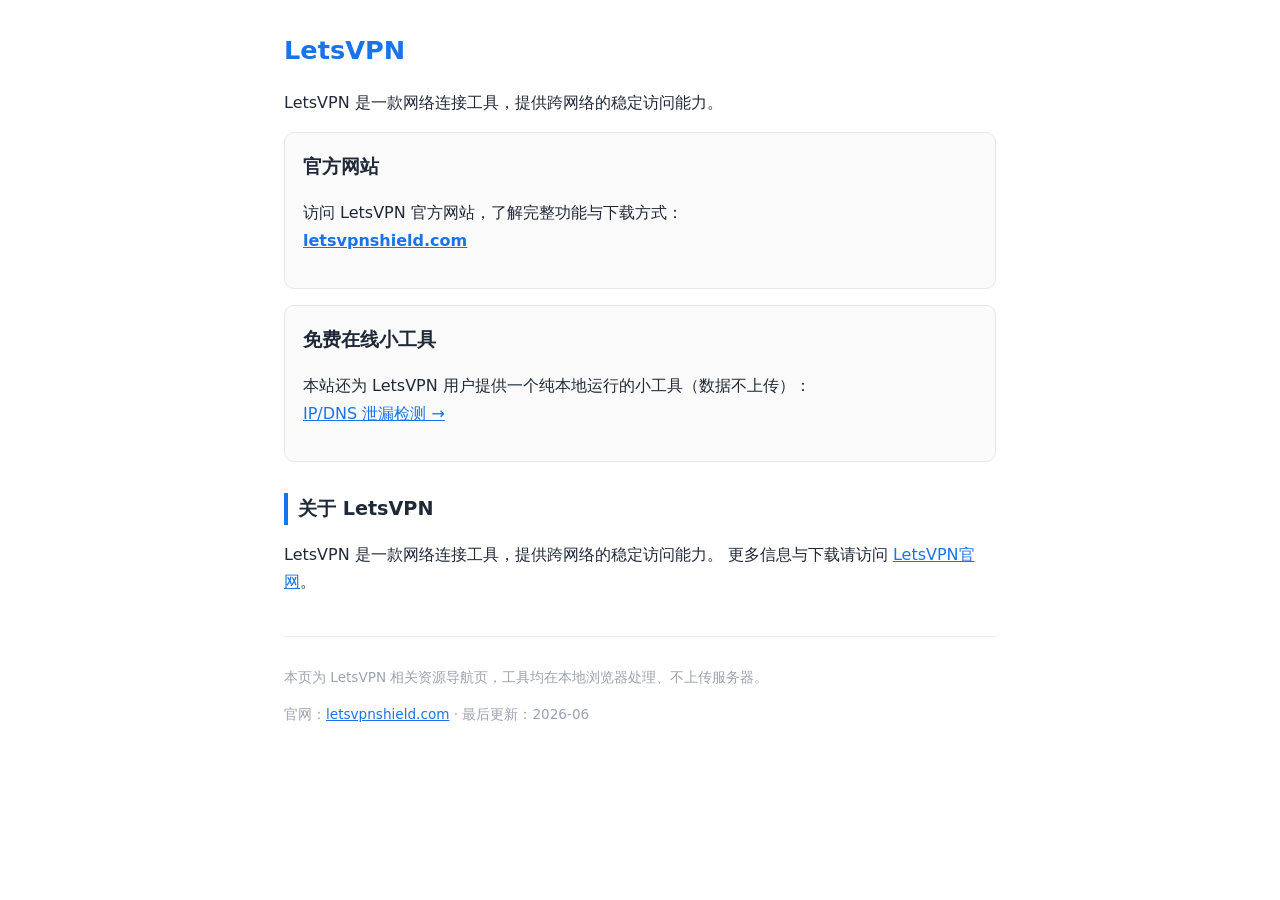
==== index.html @ e0d85c03 "add homepage" ====
<!DOCTYPE html>
<html lang="zh-CN">
<head>
<meta charset="UTF-8">
<meta name="viewport" content="width=device-width,initial-scale=1">
<title>LetsVPN 电脑版 - 官方资源与在线工具</title>
<meta name="description" content="LetsVPN相关资源导航：官网入口与免费在线小工具。LetsVPN 是一款网络连接工具，提供跨网络的稳定访问能力。">
<link rel="canonical" href="https://tobithan.github.io/">
<meta property="og:title" content="LetsVPN 电脑版">
<meta property="og:description" content="LetsVPN官网入口与免费在线小工具。">
<meta property="og:type" content="website">
<meta property="og:url" content="https://tobithan.github.io/">
<style>:root{--b:#1a73e8}*{box-sizing:border-box}body{font-family:system-ui,-apple-system,"Segoe UI",sans-serif;max-width:760px;margin:0 auto;padding:24px;color:#1f2937;line-height:1.7;background:#fff}h1{color:var(--b);font-size:1.6rem;margin:.2em 0}h2{font-size:1.2rem;margin-top:1.6em;border-left:4px solid var(--b);padding-left:10px}.card{border:1px solid #e5e7eb;border-radius:10px;padding:18px;margin:16px 0;background:#fafafa}a{color:var(--b)}footer{margin-top:40px;padding-top:16px;border-top:1px solid #eee;color:#9ca3af;font-size:.85rem}</style>
</head>
<body>
<h1>LetsVPN</h1>
<p>LetsVPN 是一款网络连接工具，提供跨网络的稳定访问能力。</p>
<div class="card">
<h2 style="margin-top:0;border:0;padding:0">官方网站</h2>
<p>访问 LetsVPN 官方网站，了解完整功能与下载方式：<br>
<a href="https://letsvpnshield.com/"><strong>letsvpnshield.com</strong></a></p>
</div>
<div class="card">
<h2 style="margin-top:0;border:0;padding:0">免费在线小工具</h2>
<p>本站还为 LetsVPN 用户提供一个纯本地运行的小工具（数据不上传）：<br>
<a href="https://tobithan.github.io/letsvpnshield-ip-leak-test/">IP/DNS 泄漏检测 →</a></p>
</div>
<h2>关于 LetsVPN</h2>
<p>LetsVPN 是一款网络连接工具，提供跨网络的稳定访问能力。 更多信息与下载请访问 <a href="https://letsvpnshield.com/">LetsVPN官网</a>。</p>
<footer>
<p>本页为 LetsVPN 相关资源导航页，工具均在本地浏览器处理、不上传服务器。</p>
<p>官网：<a href="https://letsvpnshield.com/">letsvpnshield.com</a> · 最后更新：2026-06</p>
</footer>
</body>
</html>
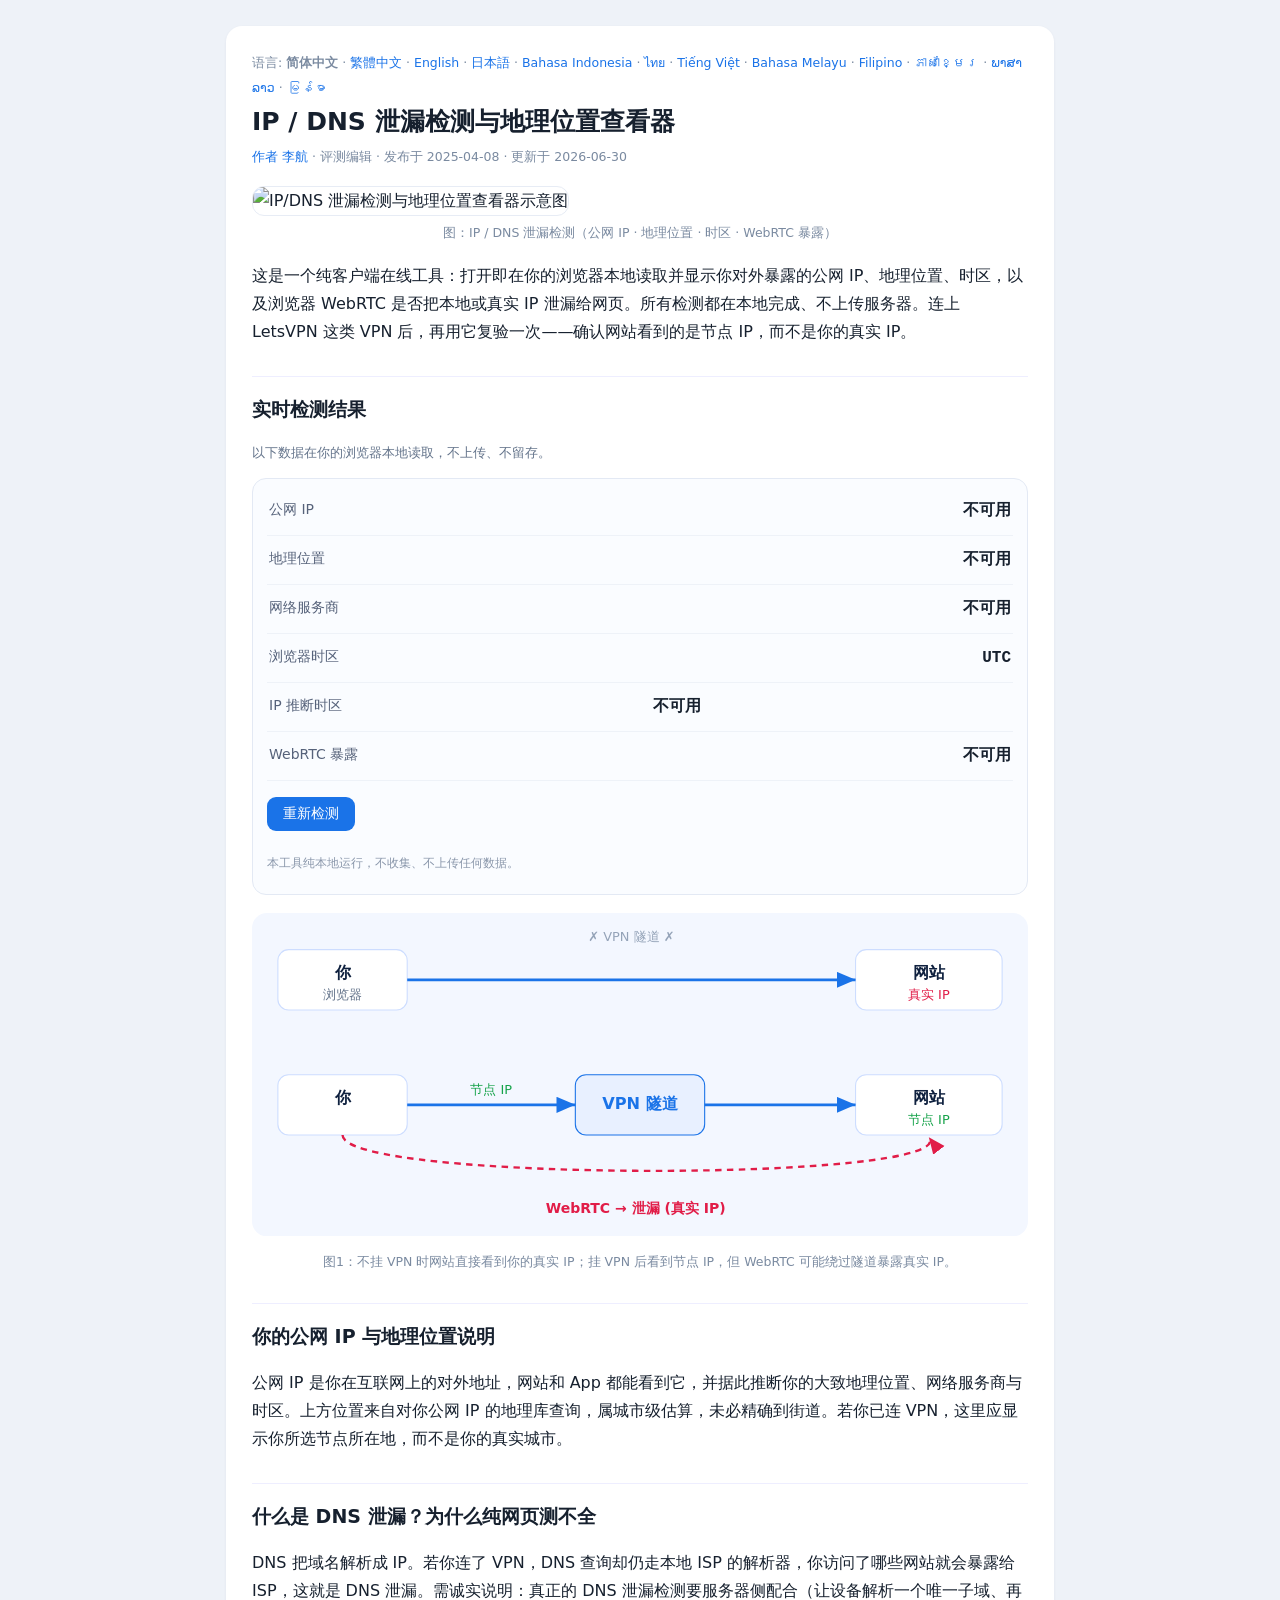
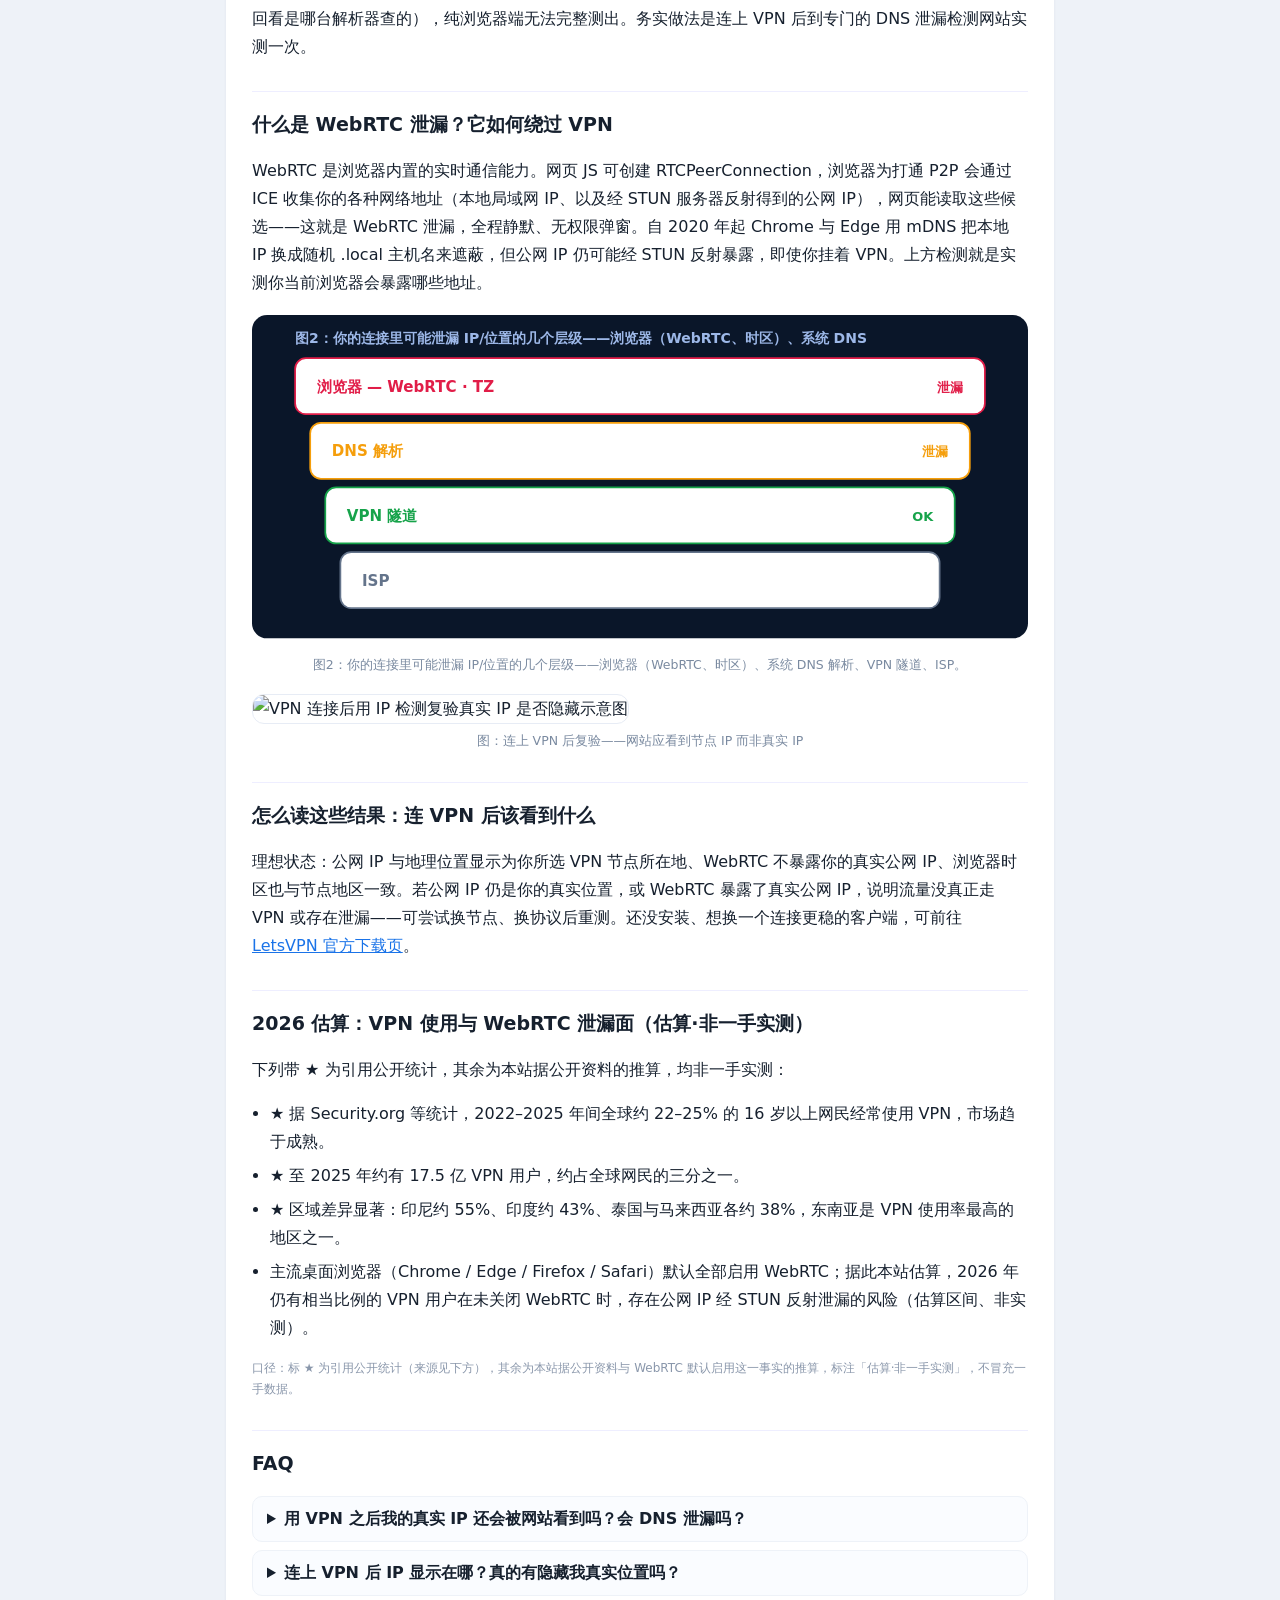
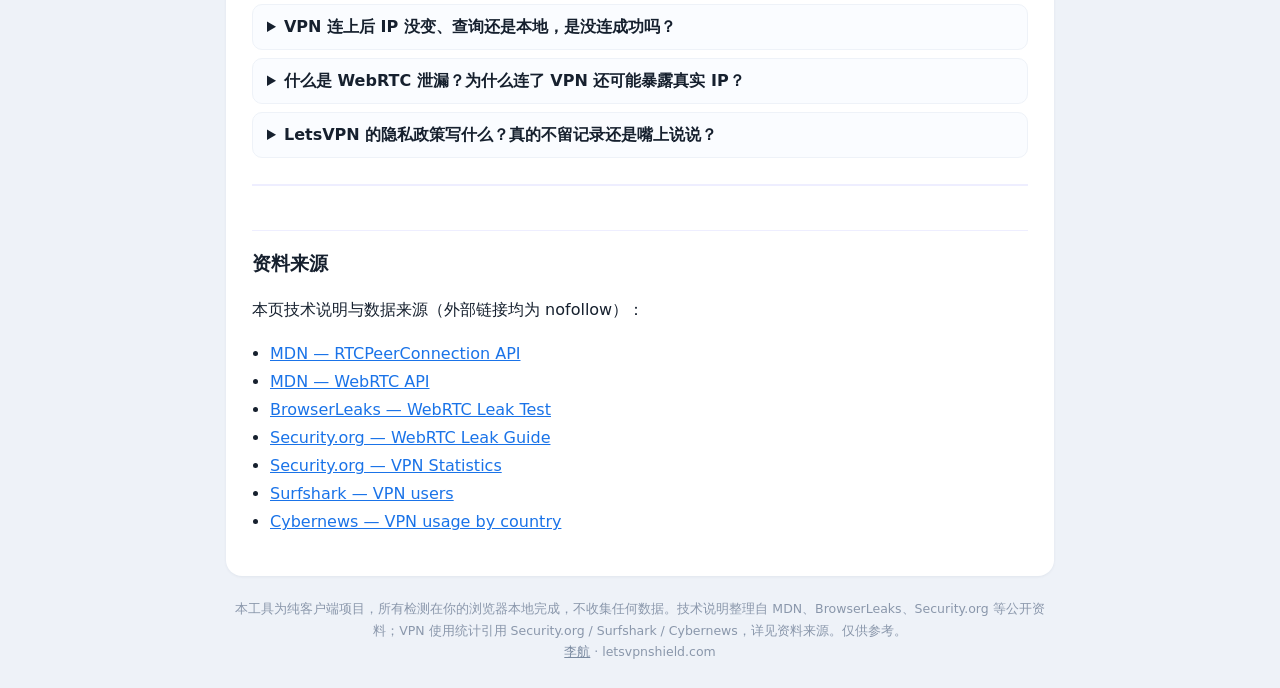
==== commit 5e5d06e6: "io build: index.html" ====
--- a/index.html
+++ b/index.html
@@ -1,35 +1,142 @@
-<!DOCTYPE html>
-<html lang="zh-CN">
-<head>
-<meta charset="UTF-8">
+<!DOCTYPE html><html lang="zh-Hans"><head><meta charset="utf-8">
 <meta name="viewport" content="width=device-width,initial-scale=1">
-<title>LetsVPN 电脑版 - 官方资源与在线工具</title>
-<meta name="description" content="LetsVPN相关资源导航：官网入口与免费在线小工具。LetsVPN 是一款网络连接工具，提供跨网络的稳定访问能力。">
+<title>IP / DNS 泄漏检测 - 查看公网 IP、地理位置、时区与 WebRTC 暴露</title>
+<meta name="description" content="免费在线 IP/DNS 泄漏检测：一键查看你当前的公网 IP、地理位置、时区，并检测浏览器 WebRTC 是否泄漏本地或真实 IP。纯本地运行、数据不上传。连上 VPN 后用它复验真实 IP 是否已被隐藏。">
+<meta name="author" content="李航">
+<meta name="robots" content="index,follow,max-image-preview:large,max-snippet:-1,max-video-preview:-1">
 <link rel="canonical" href="https://tobithan.github.io/">
-<meta property="og:title" content="LetsVPN 电脑版">
-<meta property="og:description" content="LetsVPN官网入口与免费在线小工具。">
-<meta property="og:type" content="website">
-<meta property="og:url" content="https://tobithan.github.io/">
-<style>:root{--b:#1a73e8}*{box-sizing:border-box}body{font-family:system-ui,-apple-system,"Segoe UI",sans-serif;max-width:760px;margin:0 auto;padding:24px;color:#1f2937;line-height:1.7;background:#fff}h1{color:var(--b);font-size:1.6rem;margin:.2em 0}h2{font-size:1.2rem;margin-top:1.6em;border-left:4px solid var(--b);padding-left:10px}.card{border:1px solid #e5e7eb;border-radius:10px;padding:18px;margin:16px 0;background:#fafafa}a{color:var(--b)}footer{margin-top:40px;padding-top:16px;border-top:1px solid #eee;color:#9ca3af;font-size:.85rem}</style>
-</head>
-<body>
-<h1>LetsVPN</h1>
-<p>LetsVPN 是一款网络连接工具，提供跨网络的稳定访问能力。</p>
-<div class="card">
-<h2 style="margin-top:0;border:0;padding:0">官方网站</h2>
-<p>访问 LetsVPN 官方网站，了解完整功能与下载方式：<br>
-<a href="https://letsvpnshield.com/"><strong>letsvpnshield.com</strong></a></p>
+<meta property="og:type" content="website"><meta property="og:title" content="IP / DNS 泄漏检测 - 查看公网 IP、地理位置、时区与 WebRTC 暴露">
+<meta property="og:description" content="免费在线 IP/DNS 泄漏检测：一键查看你当前的公网 IP、地理位置、时区，并检测浏览器 WebRTC 是否泄漏本地或真实 IP。纯本地运行、数据不上传。连上 VPN 后用它复验真实 IP 是否已被隐藏。"><meta property="og:locale" content="zh_CN">
+<meta property="og:url" content="https://tobithan.github.io/"><meta property="og:image" content="https://tobithan.github.io/img/cover_zh.png">
+<meta property="og:image:width" content="1120"><meta property="og:image:height" content="746">
+<link rel="alternate" hreflang="zh-Hans" href="https://tobithan.github.io/">
+<link rel="alternate" hreflang="zh-Hant" href="https://tobithan.github.io/zh-tw/">
+<link rel="alternate" hreflang="en" href="https://tobithan.github.io/en/">
+<link rel="alternate" hreflang="ja" href="https://tobithan.github.io/ja/">
+<link rel="alternate" hreflang="id" href="https://tobithan.github.io/id/">
+<link rel="alternate" hreflang="th" href="https://tobithan.github.io/th/">
+<link rel="alternate" hreflang="vi" href="https://tobithan.github.io/vi/">
+<link rel="alternate" hreflang="ms" href="https://tobithan.github.io/ms/">
+<link rel="alternate" hreflang="fil" href="https://tobithan.github.io/fil/">
+<link rel="alternate" hreflang="km" href="https://tobithan.github.io/km/">
+<link rel="alternate" hreflang="lo" href="https://tobithan.github.io/lo/">
+<link rel="alternate" hreflang="my" href="https://tobithan.github.io/my/">
+<link rel="alternate" hreflang="x-default" href="https://tobithan.github.io/">
+<script type="application/ld+json">
+{
+ "@context": "https://schema.org",
+ "@graph": [
+  {
+   "@type": "WebApplication",
+   "name": "IP / DNS 泄漏检测与地理位置查看器",
+   "url": "https://tobithan.github.io/",
+   "applicationCategory": "SecurityApplication",
+   "operatingSystem": "Web browser",
+   "browserRequirements": "Requires JavaScript",
+   "inLanguage": "zh-Hans",
+   "description": "免费在线 IP/DNS 泄漏检测：一键查看你当前的公网 IP、地理位置、时区，并检测浏览器 WebRTC 是否泄漏本地或真实 IP。纯本地运行、数据不上传。连上 VPN 后用它复验真实 IP 是否已被隐藏。",
+   "isAccessibleForFree": true,
+   "offers": {
+    "@type": "Offer",
+    "price": "0",
+    "priceCurrency": "USD"
+   },
+   "author": {
+    "@type": "Person",
+    "name": "李航",
+    "jobTitle": "评测编辑",
+    "url": "https://tobithan.github.io/about-editor/"
+   }
+  },
+  {
+   "@type": "FAQPage",
+   "inLanguage": "zh-Hans",
+   "url": "https://tobithan.github.io/",
+   "mainEntity": [
+    {
+     "@type": "Question",
+     "name": "用 VPN 之后我的真实 IP 还会被网站看到吗？会 DNS 泄漏吗？",
+     "acceptedAnswer": {
+      "@type": "Answer",
+      "text": "正常情况下，连上 VPN 后网站看到的是节点 IP 而非你的真实 IP。但要诚实提醒：有独立评测指出快连存在 DNS 泄漏风险、且切换服务器后 IP 未必成功更换——这属单一且时间较早的社区评测，未经官方或第二来源证实。若你很在意隐私，务实做法是连上后用本页这类 IP／DNS 泄漏检测实测一次，确认真实 IP 与 DNS 没外露；若发现泄漏，可换节点、换协议再验证。"
+     }
+    },
+    {
+     "@type": "Question",
+     "name": "连上 VPN 后 IP 显示在哪？真的有隐藏我真实位置吗？",
+     "acceptedAnswer": {
+      "@type": "Answer",
+      "text": "连上后你对外显示的是所选节点所在地的 IP，例如选香港节点就显示香港位置，这是 VPN 隐藏真实位置的基本原理。你可以在客户端切换不同地区节点来改变对外 IP。要提醒的是：有独立评测反映快连切服务器后 IP 未必都成功更换、且存在 DNS 泄漏风险（单一较早期评测、未经多源证实），所以连上后建议自行用 IP 检测确认位置是否真的改变。"
+     }
+    },
+    {
+     "@type": "Question",
+     "name": "VPN 连上后 IP 没变、查询还是本地，是没连成功吗？",
+     "acceptedAnswer": {
+      "@type": "Answer",
+      "text": "是的，IP 没变通常代表流量没真正走 VPN。社区反映 LetsVPN 切换服务器后 IP 未必更换成功，这正是这类情况。处理方式：先换一条不同地区的节点重连、再换协议试试；清缓存后重新登录、更新到最新版或重装；确认本机没有其他 VPN/代理在抢流量。重连后再用本页查一次 IP，显示成你选的国家才算成功。安卓也要确认没被系统杀后台。"
+     }
+    },
+    {
+     "@type": "Question",
+     "name": "什么是 WebRTC 泄漏？为什么连了 VPN 还可能暴露真实 IP？",
+     "acceptedAnswer": {
+      "@type": "Answer",
+      "text": "WebRTC 是浏览器内置的点对点通信能力。网页只要用几行 JS 创建 RTCPeerConnection，浏览器就会通过 ICE 收集网络地址，其中经 STUN 服务器反射得到的公网 IP 可能就是你的真实 IP，即使你挂着 VPN，网页也能静默读取、无任何权限弹窗。自 2020 年起 Chrome/Edge 以 mDNS 遮蔽本地 IP，但公网 IP 仍可能漏。用本页上方的 WebRTC 检测即可看到你当前浏览器会暴露哪些地址。"
+     }
+    },
+    {
+     "@type": "Question",
+     "name": "LetsVPN 的隐私政策写什么？真的不留记录还是嘴上说说？",
+     "acceptedAnswer": {
+      "@type": "Answer",
+      "text": "老实说，现有公开素材没有快连隐私政策原文或可验证的「不留记录（no-log）」内容，无法替它背书，需以官方政策原文与第三方审计确认。客观参考：有独立评测对它提出 DNS 泄漏疑虑（单源、较早、未经多源证实），这与「严格不留记录」相左。务实判断：把它当切区／一般用途工具，高敏感操作另选有公开审计报告的服务，并连上后自行做泄漏检测验证实际表现，而非只信宣传语。"
+     }
+    }
+   ]
+  }
+ ]
+}
+</script>
+<link rel="stylesheet" href="/style.css"></head>
+<body><div class="wrap"><main>
+<nav class="lvlang">语言: <strong>简体中文</strong> · <a href="/zh-tw/">繁體中文</a> · <a href="/en/">English</a> · <a href="/ja/">日本語</a> · <a href="/id/">Bahasa Indonesia</a> · <a href="/th/">ไทย</a> · <a href="/vi/">Tiếng Việt</a> · <a href="/ms/">Bahasa Melayu</a> · <a href="/fil/">Filipino</a> · <a href="/km/">ភាសាខ្មែរ</a> · <a href="/lo/">ພາສາລາວ</a> · <a href="/my/">မြန်မာ</a></nav>
+<h1>IP / DNS 泄漏检测与地理位置查看器</h1>
+<p class="lvby"><a rel="author" href="/about-editor/">作者 李航</a> · 评测编辑 · 发布于 2025-04-08 · 更新于 2026-06-30</p>
+<figure class="lvpng"><picture><source type="image/webp" srcset="/img/cover_zh.webp"><img src="/img/cover_zh.png" alt="IP/DNS 泄漏检测与地理位置查看器示意图" fetchpriority="high" width="1120" height="746" style="width:100%;height:auto;border-radius:12px;border:1px solid #e7ecf5"></picture><figcaption>图：IP / DNS 泄漏检测（公网 IP · 地理位置 · 时区 · WebRTC 暴露）</figcaption></figure>
+<p class="lvlead">这是一个纯客户端在线工具：打开即在你的浏览器本地读取并显示你对外暴露的公网 IP、地理位置、时区，以及浏览器 WebRTC 是否把本地或真实 IP 泄漏给网页。所有检测都在本地完成、不上传服务器。连上 LetsVPN 这类 VPN 后，再用它复验一次——确认网站看到的是节点 IP，而不是你的真实 IP。</p>
+<h2>实时检测结果</h2>
+<p class="lvtoolnote">以下数据在你的浏览器本地读取，不上传、不留存。</p>
+<div class="lvtool" id="lvtool">
+<div class="lvrow"><span class="lvk">公网 IP</span><span class="lvval" id="lv-ip">检测中…</span></div><div class="lvrow"><span class="lvk">地理位置</span><span class="lvval" id="lv-geo">检测中…</span></div><div class="lvrow"><span class="lvk">网络服务商</span><span class="lvval" id="lv-isp">检测中…</span></div><div class="lvrow"><span class="lvk">浏览器时区</span><span class="lvval" id="lv-tzb">检测中…</span></div><div class="lvrow"><span class="lvk">IP 推断时区</span><span class="lvval" id="lv-tzi">检测中…</span> <small id="lv-tzhint" class="lvhint"></small></div><div class="lvrow"><span class="lvk">WebRTC 暴露</span><span class="lvval" id="lv-webrtc-verdict">检测中…</span></div>
+<div class="lvwebrtc" id="lv-webrtc"></div>
+<button id="lv-rerun" type="button">重新检测</button>
+<p class="lvnote">本工具纯本地运行，不收集、不上传任何数据。</p>
 </div>
-<div class="card">
-<h2 style="margin-top:0;border:0;padding:0">免费在线小工具</h2>
-<p>本站还为 LetsVPN 用户提供一个纯本地运行的小工具（数据不上传）：<br>
-<a href="https://tobithan.github.io/letsvpnshield-ip-leak-test/">IP/DNS 泄漏检测 →</a></p>
+<figure class="lvsvg"><svg viewBox="0 0 720 300" xmlns="http://www.w3.org/2000/svg" role="img" aria-label="图1：不挂 VPN 时网站直接看到你的真实 IP；挂 VPN 后看到节点 IP，但 WebRTC 可能绕过隧道暴露真实 IP。" style="width:100%;height:auto"><rect width="720" height="300" rx="14" fill="#f3f7ff"/><rect x="24" y="34" width="120" height="56" rx="10" fill="#fff" stroke="#cdddff"/><text x="84" y="60" text-anchor="middle" font-family="system-ui,Segoe UI,Arial,sans-serif" font-size="15" font-weight="700" fill="#0f213f">你</text><text x="84" y="80" text-anchor="middle" font-family="system-ui,Segoe UI,Arial,sans-serif" font-size="12" fill="#64748b">浏览器</text><rect x="560" y="34" width="136" height="56" rx="10" fill="#fff" stroke="#cdddff"/><text x="628" y="60" text-anchor="middle" font-family="system-ui,Segoe UI,Arial,sans-serif" font-size="15" font-weight="700" fill="#0f213f">网站</text><text x="628" y="80" text-anchor="middle" font-family="system-ui,Segoe UI,Arial,sans-serif" font-size="12" fill="#e11d48">真实 IP</text><line x1="144" y1="62" x2="560" y2="62" stroke="#1a73e8" stroke-width="2.5" marker-end="url(#ar)"/><text x="352" y="26" text-anchor="middle" font-family="system-ui,Segoe UI,Arial,sans-serif" font-size="12" fill="#94a3b8">✗ VPN 隧道 ✗</text><rect x="24" y="150" width="120" height="56" rx="10" fill="#fff" stroke="#cdddff"/><text x="84" y="176" text-anchor="middle" font-family="system-ui,Segoe UI,Arial,sans-serif" font-size="15" font-weight="700" fill="#0f213f">你</text><rect x="300" y="150" width="120" height="56" rx="10" fill="#e8f0ff" stroke="#1a73e8"/><text x="360" y="182" text-anchor="middle" font-family="system-ui,Segoe UI,Arial,sans-serif" font-size="15" font-weight="700" fill="#1a73e8">VPN 隧道</text><rect x="560" y="150" width="136" height="56" rx="10" fill="#fff" stroke="#cdddff"/><text x="628" y="176" text-anchor="middle" font-family="system-ui,Segoe UI,Arial,sans-serif" font-size="15" font-weight="700" fill="#0f213f">网站</text><text x="628" y="196" text-anchor="middle" font-family="system-ui,Segoe UI,Arial,sans-serif" font-size="12" fill="#16a34a">节点 IP</text><line x1="144" y1="178" x2="300" y2="178" stroke="#1a73e8" stroke-width="2.5" marker-end="url(#ar)"/><line x1="420" y1="178" x2="560" y2="178" stroke="#1a73e8" stroke-width="2.5" marker-end="url(#ar)"/><text x="222" y="168" text-anchor="middle" font-family="system-ui,Segoe UI,Arial,sans-serif" font-size="12" fill="#16a34a">节点 IP</text><path d="M84 206 C84 250 660 250 628 208" fill="none" stroke="#e11d48" stroke-width="2.2" stroke-dasharray="6 5" marker-end="url(#arr)"/><text x="356" y="278" text-anchor="middle" font-family="system-ui,Segoe UI,Arial,sans-serif" font-size="13" font-weight="700" fill="#e11d48">WebRTC → 泄漏 (真实 IP)</text><defs><marker id="ar" markerWidth="9" markerHeight="9" refX="7" refY="3" orient="auto"><path d="M0,0 L7,3 L0,6 Z" fill="#1a73e8"/></marker><marker id="arr" markerWidth="9" markerHeight="9" refX="7" refY="3" orient="auto"><path d="M0,0 L7,3 L0,6 Z" fill="#e11d48"/></marker></defs></svg><figcaption>图1：不挂 VPN 时网站直接看到你的真实 IP；挂 VPN 后看到节点 IP，但 WebRTC 可能绕过隧道暴露真实 IP。</figcaption></figure>
+<h2>你的公网 IP 与地理位置说明</h2>
+<p>公网 IP 是你在互联网上的对外地址，网站和 App 都能看到它，并据此推断你的大致地理位置、网络服务商与时区。上方位置来自对你公网 IP 的地理库查询，属城市级估算，未必精确到街道。若你已连 VPN，这里应显示你所选节点所在地，而不是你的真实城市。</p>
+<h2>什么是 DNS 泄漏？为什么纯网页测不全</h2>
+<p>DNS 把域名解析成 IP。若你连了 VPN，DNS 查询却仍走本地 ISP 的解析器，你访问了哪些网站就会暴露给 ISP，这就是 DNS 泄漏。需诚实说明：真正的 DNS 泄漏检测要服务器侧配合（让设备解析一个唯一子域、再回看是哪台解析器查的），纯浏览器端无法完整测出。务实做法是连上 VPN 后到专门的 DNS 泄漏检测网站实测一次。</p>
+<h2>什么是 WebRTC 泄漏？它如何绕过 VPN</h2>
+<p>WebRTC 是浏览器内置的实时通信能力。网页 JS 可创建 RTCPeerConnection，浏览器为打通 P2P 会通过 ICE 收集你的各种网络地址（本地局域网 IP、以及经 STUN 服务器反射得到的公网 IP），网页能读取这些候选——这就是 WebRTC 泄漏，全程静默、无权限弹窗。自 2020 年起 Chrome 与 Edge 用 mDNS 把本地 IP 换成随机 .local 主机名来遮蔽，但公网 IP 仍可能经 STUN 反射暴露，即使你挂着 VPN。上方检测就是实测你当前浏览器会暴露哪些地址。</p>
+<figure class="lvsvg"><svg viewBox="0 0 720 300" xmlns="http://www.w3.org/2000/svg" role="img" aria-label="图2：你的连接里可能泄漏 IP/位置的几个层级——浏览器（WebRTC、时区）、系统 DNS 解析、VPN 隧道、ISP。" style="width:100%;height:auto"><rect width="720" height="300" rx="14" fill="#0a1629"/><text x="40" y="26" font-family="system-ui,Segoe UI,Arial,sans-serif" font-size="13" font-weight="700" fill="#9db8e8">图2：你的连接里可能泄漏 IP/位置的几个层级——浏览器（WebRTC、时区）、系统 DNS</text><rect x="40" y="40" width="640" height="52" rx="10" fill="#fff" stroke="#e11d48" stroke-width="1.6"/><text x="60" y="71" text-anchor="start" font-family="system-ui,Segoe UI,Arial,sans-serif" font-size="14" font-weight="700" fill="#e11d48">浏览器 — WebRTC · TZ</text><text x="660" y="71" text-anchor="end" font-family="system-ui,Segoe UI,Arial,sans-serif" font-size="12" font-weight="700" fill="#e11d48">泄漏</text><rect x="54" y="100" width="612" height="52" rx="10" fill="#fff" stroke="#f59e0b" stroke-width="1.6"/><text x="74" y="131" text-anchor="start" font-family="system-ui,Segoe UI,Arial,sans-serif" font-size="14" font-weight="700" fill="#f59e0b">DNS 解析</text><text x="646" y="131" text-anchor="end" font-family="system-ui,Segoe UI,Arial,sans-serif" font-size="12" font-weight="700" fill="#f59e0b">泄漏</text><rect x="68" y="160" width="584" height="52" rx="10" fill="#fff" stroke="#16a34a" stroke-width="1.6"/><text x="88" y="191" text-anchor="start" font-family="system-ui,Segoe UI,Arial,sans-serif" font-size="14" font-weight="700" fill="#16a34a">VPN 隧道</text><text x="632" y="191" text-anchor="end" font-family="system-ui,Segoe UI,Arial,sans-serif" font-size="12" font-weight="700" fill="#16a34a">OK</text><rect x="82" y="220" width="556" height="52" rx="10" fill="#fff" stroke="#64748b" stroke-width="1.6"/><text x="102" y="251" text-anchor="start" font-family="system-ui,Segoe UI,Arial,sans-serif" font-size="14" font-weight="700" fill="#64748b">ISP</text></svg><figcaption>图2：你的连接里可能泄漏 IP/位置的几个层级——浏览器（WebRTC、时区）、系统 DNS 解析、VPN 隧道、ISP。</figcaption></figure>
+<figure class="lvpng"><picture><source type="image/webp" srcset="/img/board_zh.webp"><img src="/img/board_zh.png" alt="VPN 连接后用 IP 检测复验真实 IP 是否隐藏示意图" loading="lazy" width="1120" height="746" style="width:100%;height:auto;border-radius:12px;border:1px solid #e7ecf5"></picture><figcaption>图：连上 VPN 后复验——网站应看到节点 IP 而非真实 IP</figcaption></figure>
+<h2>怎么读这些结果：连 VPN 后该看到什么</h2>
+<p>理想状态：公网 IP 与地理位置显示为你所选 VPN 节点所在地、WebRTC 不暴露你的真实公网 IP、浏览器时区也与节点地区一致。若公网 IP 仍是你的真实位置，或 WebRTC 暴露了真实公网 IP，说明流量没真正走 VPN 或存在泄漏——可尝试换节点、换协议后重测。还没安装、想换一个连接更稳的客户端，可前往 <a href="https://letsvpnshield.com/download/">LetsVPN 官方下载页</a>。</p>
+<section id="lv-data2026" class="lvdata"><h2>2026 估算：VPN 使用与 WebRTC 泄漏面（估算·非一手实测）</h2>
+<p>下列带 ★ 为引用公开统计，其余为本站据公开资料的推算，均非一手实测：</p>
+<ul><li>★ 据 Security.org 等统计，2022–2025 年间全球约 22–25% 的 16 岁以上网民经常使用 VPN，市场趋于成熟。</li><li>★ 至 2025 年约有 17.5 亿 VPN 用户，约占全球网民的三分之一。</li><li>★ 区域差异显著：印尼约 55%、印度约 43%、泰国与马来西亚各约 38%，东南亚是 VPN 使用率最高的地区之一。</li><li>主流桌面浏览器（Chrome / Edge / Firefox / Safari）默认全部启用 WebRTC；据此本站估算，2026 年仍有相当比例的 VPN 用户在未关闭 WebRTC 时，存在公网 IP 经 STUN 反射泄漏的风险（估算区间、非实测）。</li></ul>
+<p class="lvnote">口径：标 ★ 为引用公开统计（来源见下方），其余为本站据公开资料与 WebRTC 默认启用这一事实的推算，标注「估算·非一手实测」，不冒充一手数据。</p></section>
+<h2>FAQ</h2>
+<div class="lvfaqs"><details class="lvfaq"><summary>用 VPN 之后我的真实 IP 还会被网站看到吗？会 DNS 泄漏吗？</summary><p>正常情况下，连上 VPN 后网站看到的是节点 IP 而非你的真实 IP。但要诚实提醒：有独立评测指出快连存在 DNS 泄漏风险、且切换服务器后 IP 未必成功更换——这属单一且时间较早的社区评测，未经官方或第二来源证实。若你很在意隐私，务实做法是连上后用本页这类 IP／DNS 泄漏检测实测一次，确认真实 IP 与 DNS 没外露；若发现泄漏，可换节点、换协议再验证。</p></details>
+<details class="lvfaq"><summary>连上 VPN 后 IP 显示在哪？真的有隐藏我真实位置吗？</summary><p>连上后你对外显示的是所选节点所在地的 IP，例如选香港节点就显示香港位置，这是 VPN 隐藏真实位置的基本原理。你可以在客户端切换不同地区节点来改变对外 IP。要提醒的是：有独立评测反映快连切服务器后 IP 未必都成功更换、且存在 DNS 泄漏风险（单一较早期评测、未经多源证实），所以连上后建议自行用 IP 检测确认位置是否真的改变。</p></details>
+<details class="lvfaq"><summary>VPN 连上后 IP 没变、查询还是本地，是没连成功吗？</summary><p>是的，IP 没变通常代表流量没真正走 VPN。社区反映 LetsVPN 切换服务器后 IP 未必更换成功，这正是这类情况。处理方式：先换一条不同地区的节点重连、再换协议试试；清缓存后重新登录、更新到最新版或重装；确认本机没有其他 VPN/代理在抢流量。重连后再用本页查一次 IP，显示成你选的国家才算成功。安卓也要确认没被系统杀后台。</p></details>
+<details class="lvfaq"><summary>什么是 WebRTC 泄漏？为什么连了 VPN 还可能暴露真实 IP？</summary><p>WebRTC 是浏览器内置的点对点通信能力。网页只要用几行 JS 创建 RTCPeerConnection，浏览器就会通过 ICE 收集网络地址，其中经 STUN 服务器反射得到的公网 IP 可能就是你的真实 IP，即使你挂着 VPN，网页也能静默读取、无任何权限弹窗。自 2020 年起 Chrome/Edge 以 mDNS 遮蔽本地 IP，但公网 IP 仍可能漏。用本页上方的 WebRTC 检测即可看到你当前浏览器会暴露哪些地址。</p></details>
+<details class="lvfaq"><summary>LetsVPN 的隐私政策写什么？真的不留记录还是嘴上说说？</summary><p>老实说，现有公开素材没有快连隐私政策原文或可验证的「不留记录（no-log）」内容，无法替它背书，需以官方政策原文与第三方审计确认。客观参考：有独立评测对它提出 DNS 泄漏疑虑（单源、较早、未经多源证实），这与「严格不留记录」相左。务实判断：把它当切区／一般用途工具，高敏感操作另选有公开审计报告的服务，并连上后自行做泄漏检测验证实际表现，而非只信宣传语。</p></details>
 </div>
-<h2>关于 LetsVPN</h2>
-<p>LetsVPN 是一款网络连接工具，提供跨网络的稳定访问能力。 更多信息与下载请访问 <a href="https://letsvpnshield.com/">LetsVPN官网</a>。</p>
-<footer>
-<p>本页为 LetsVPN 相关资源导航页，工具均在本地浏览器处理、不上传服务器。</p>
-<p>官网：<a href="https://letsvpnshield.com/">letsvpnshield.com</a> · 最后更新：2026-06</p>
-</footer>
-</body>
-</html>+<div class="related"><h2>资料来源</h2><p>本页技术说明与数据来源（外部链接均为 nofollow）：</p><ul><li><a href="https://developer.mozilla.org/en-US/docs/Web/API/RTCPeerConnection" rel="nofollow noopener" target="_blank">MDN — RTCPeerConnection API</a></li><li><a href="https://developer.mozilla.org/en-US/docs/Web/API/WebRTC_API" rel="nofollow noopener" target="_blank">MDN — WebRTC API</a></li><li><a href="https://browserleaks.com/webrtc" rel="nofollow noopener" target="_blank">BrowserLeaks — WebRTC Leak Test</a></li><li><a href="https://www.security.org/vpn/webrtc-leak/" rel="nofollow noopener" target="_blank">Security.org — WebRTC Leak Guide</a></li><li><a href="https://www.security.org/vpn/statistics/" rel="nofollow noopener" target="_blank">Security.org — VPN Statistics</a></li><li><a href="https://surfshark.com/blog/vpn-users" rel="nofollow noopener" target="_blank">Surfshark — VPN users</a></li><li><a href="https://cybernews.com/best-vpn/vpn-usage-by-country/" rel="nofollow noopener" target="_blank">Cybernews — VPN usage by country</a></li></ul></div>
+</main>
+<footer>本工具为纯客户端项目，所有检测在你的浏览器本地完成，不收集任何数据。技术说明整理自 MDN、BrowserLeaks、Security.org 等公开资料；VPN 使用统计引用 Security.org / Surfshark / Cybernews，详见资料来源。仅供参考。<br><a rel="author" href="/about-editor/">李航</a> · letsvpnshield.com</footer>
+</div>
+<script>window.LV_I18N={"checking": "检测中…", "na": "不可用", "none_detected": "未发现", "leak_public": "检测到公网 IP 经 WebRTC 暴露", "leak_local": "仅暴露本地/内网 IP（局域网）", "ok_safe": "未发现 WebRTC 公网 IP 泄漏", "mismatch_tz": "浏览器时区与 IP 时区不一致，可能暴露真实地区", "rerun": "重新检测", "rtc_public": "公网", "rtc_local": "内网", "rtc_mdns": "mDNS 隐藏"};</script><script src="/tool.js"></script></body></html>
--- a/style.css
+++ b/style.css
@@ -0,0 +1,23 @@
+*{box-sizing:border-box}body{font-family:system-ui,-apple-system,"Segoe UI",Roboto,Arial,"Noto Sans",sans-serif;line-height:1.75;color:#16202e;background:#eef2f8;margin:0}
+.wrap{max-width:860px;margin:0 auto;padding:26px 16px}
+main{background:#fff;border-radius:16px;padding:24px 26px;box-shadow:0 1px 3px rgba(16,32,60,.06)}
+h1{margin:.1em 0 .3em;font-size:25px;line-height:1.3}h2{font-size:19px;margin-top:30px;border-top:1px solid #eef;padding-top:16px}
+.lvlang{font-size:12.5px;color:#7a8aa0;line-height:2;margin-bottom:6px}.lvlang a{color:#1a73e8;text-decoration:none}
+.lvby{font-size:12.5px;color:#7a8aa0;margin:.2em 0 1em}.lvby a{color:#1a73e8;text-decoration:none}
+.lvlead{font-size:16px}.lvtoolnote{color:#64748b;font-size:13px;margin-top:4px}
+.lvtool{border:1px solid #e3e9f4;border-radius:14px;padding:8px 14px;margin:12px 0;background:#fafcff}
+.lvrow{display:flex;justify-content:space-between;gap:12px;padding:10px 2px;border-bottom:1px solid #eef2f8;flex-wrap:wrap}
+.lvrow:last-of-type{border-bottom:0}.lvk{color:#56627a;font-size:14px}.lvval{font-weight:700;font-family:ui-monospace,Consolas,monospace;text-align:right;word-break:break-all}
+.lvval.good{color:#16a34a}.lvval.warn{color:#d97706}.lvval.bad{color:#e11d48}
+.lvhint{color:#d97706;font-weight:400;font-family:system-ui}
+.lvwebrtc{font-family:ui-monospace,Consolas,monospace;font-size:13px;color:#334;padding:2px 2px 8px}
+.lv-tag{font-family:system-ui;font-size:11px;padding:1px 7px;border-radius:9px;margin-left:6px}
+.lv-public{background:#fde7ec;color:#e11d48}.lv-local{background:#fff4e3;color:#d97706}.lv-mdns{background:#e7f6ec;color:#16a34a}
+button#lv-rerun{font-size:14px;padding:8px 16px;margin:6px 0 10px;border:0;border-radius:9px;background:#1a73e8;color:#fff;cursor:pointer}
+.lvnote{color:#8a97ab;font-size:12px}
+figure{margin:18px 0}figcaption{color:#7a8aa0;font-size:12.5px;text-align:center;margin-top:6px}
+.lvdata ul,.related ul{padding-left:18px}.lvdata li{margin:6px 0}
+.lvfaqs{margin-top:6px}.lvfaq{border:1px solid #eef2f8;border-radius:10px;padding:8px 14px;margin:8px 0;background:#fafcff}
+.lvfaq summary{cursor:pointer;font-weight:600}.lvfaq p{margin:.6em 0 .2em;color:#36425a}
+.related{margin-top:26px;border-top:2px solid #eef;padding-top:14px}.related a{color:#1a73e8}
+a{color:#1a73e8}footer{color:#8a97ab;font-size:12.5px;margin-top:22px;text-align:center;line-height:1.7}footer a{color:#7a8aa0}
